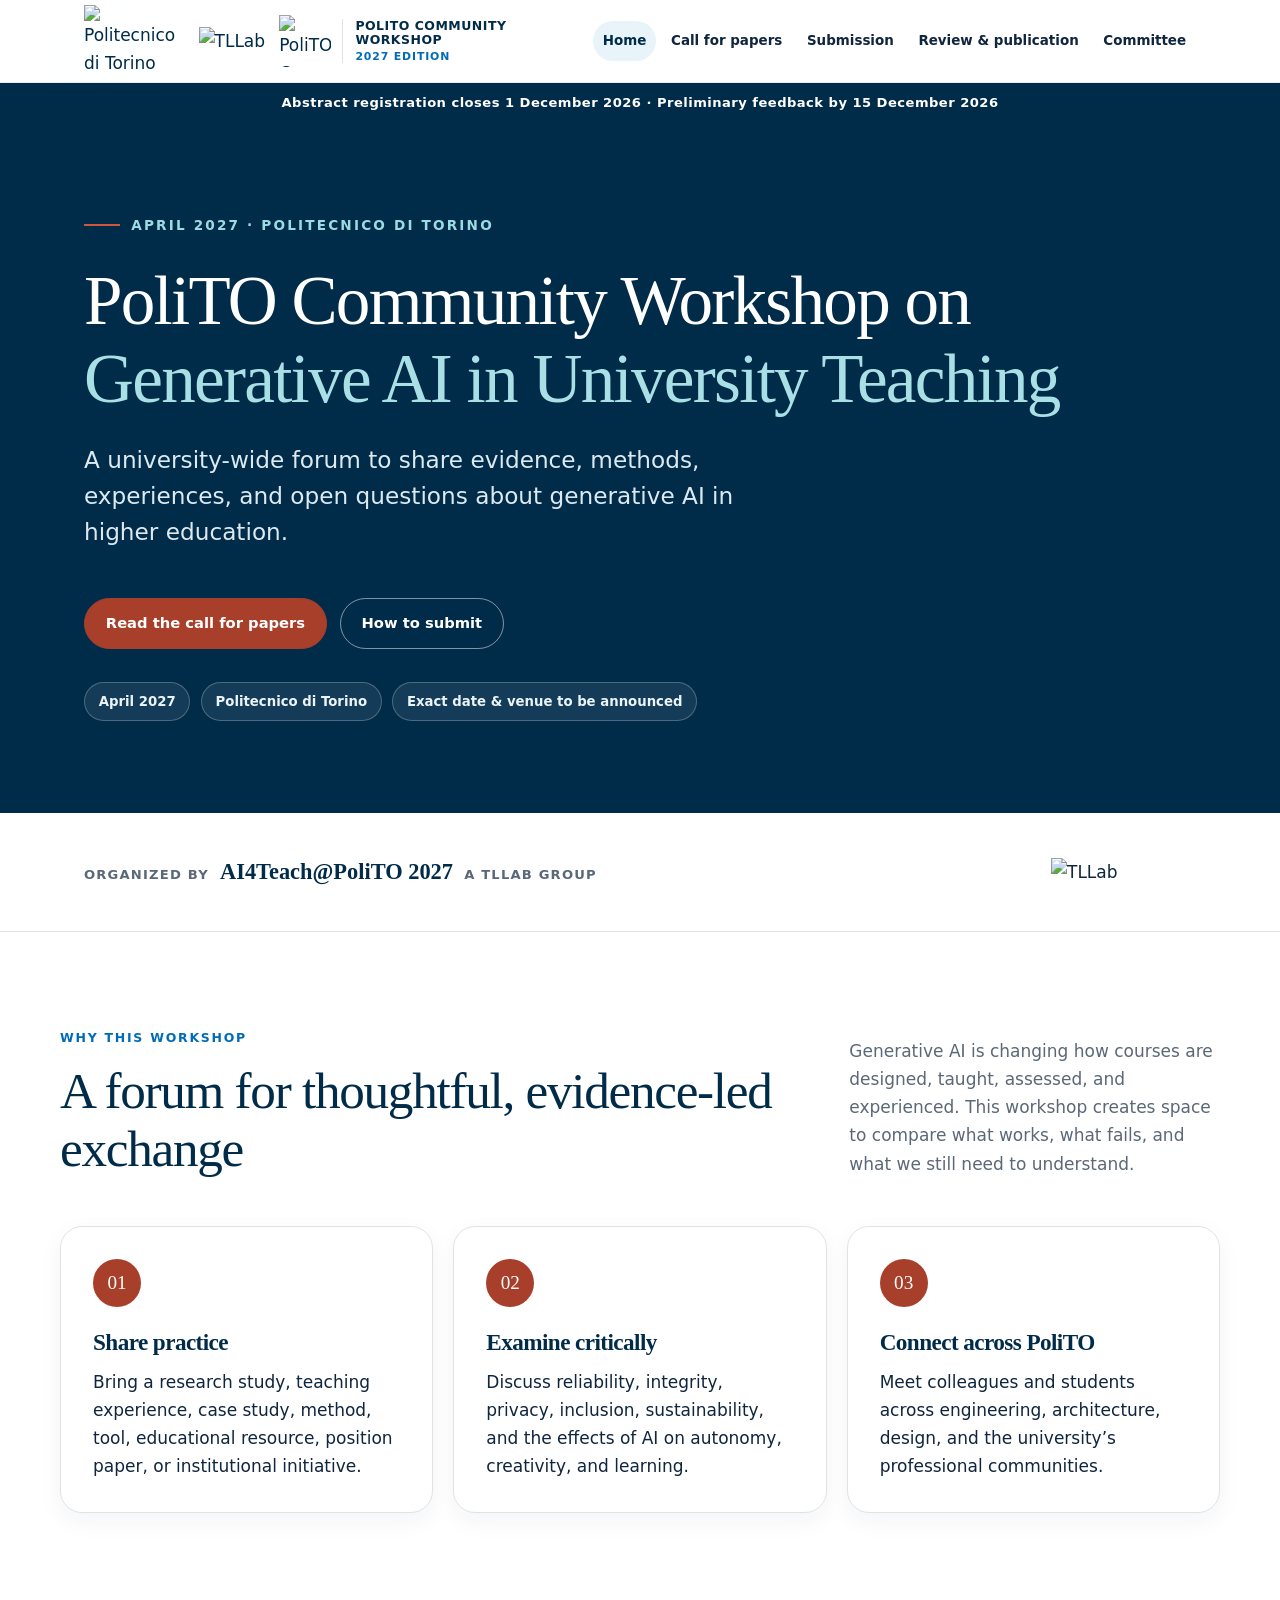
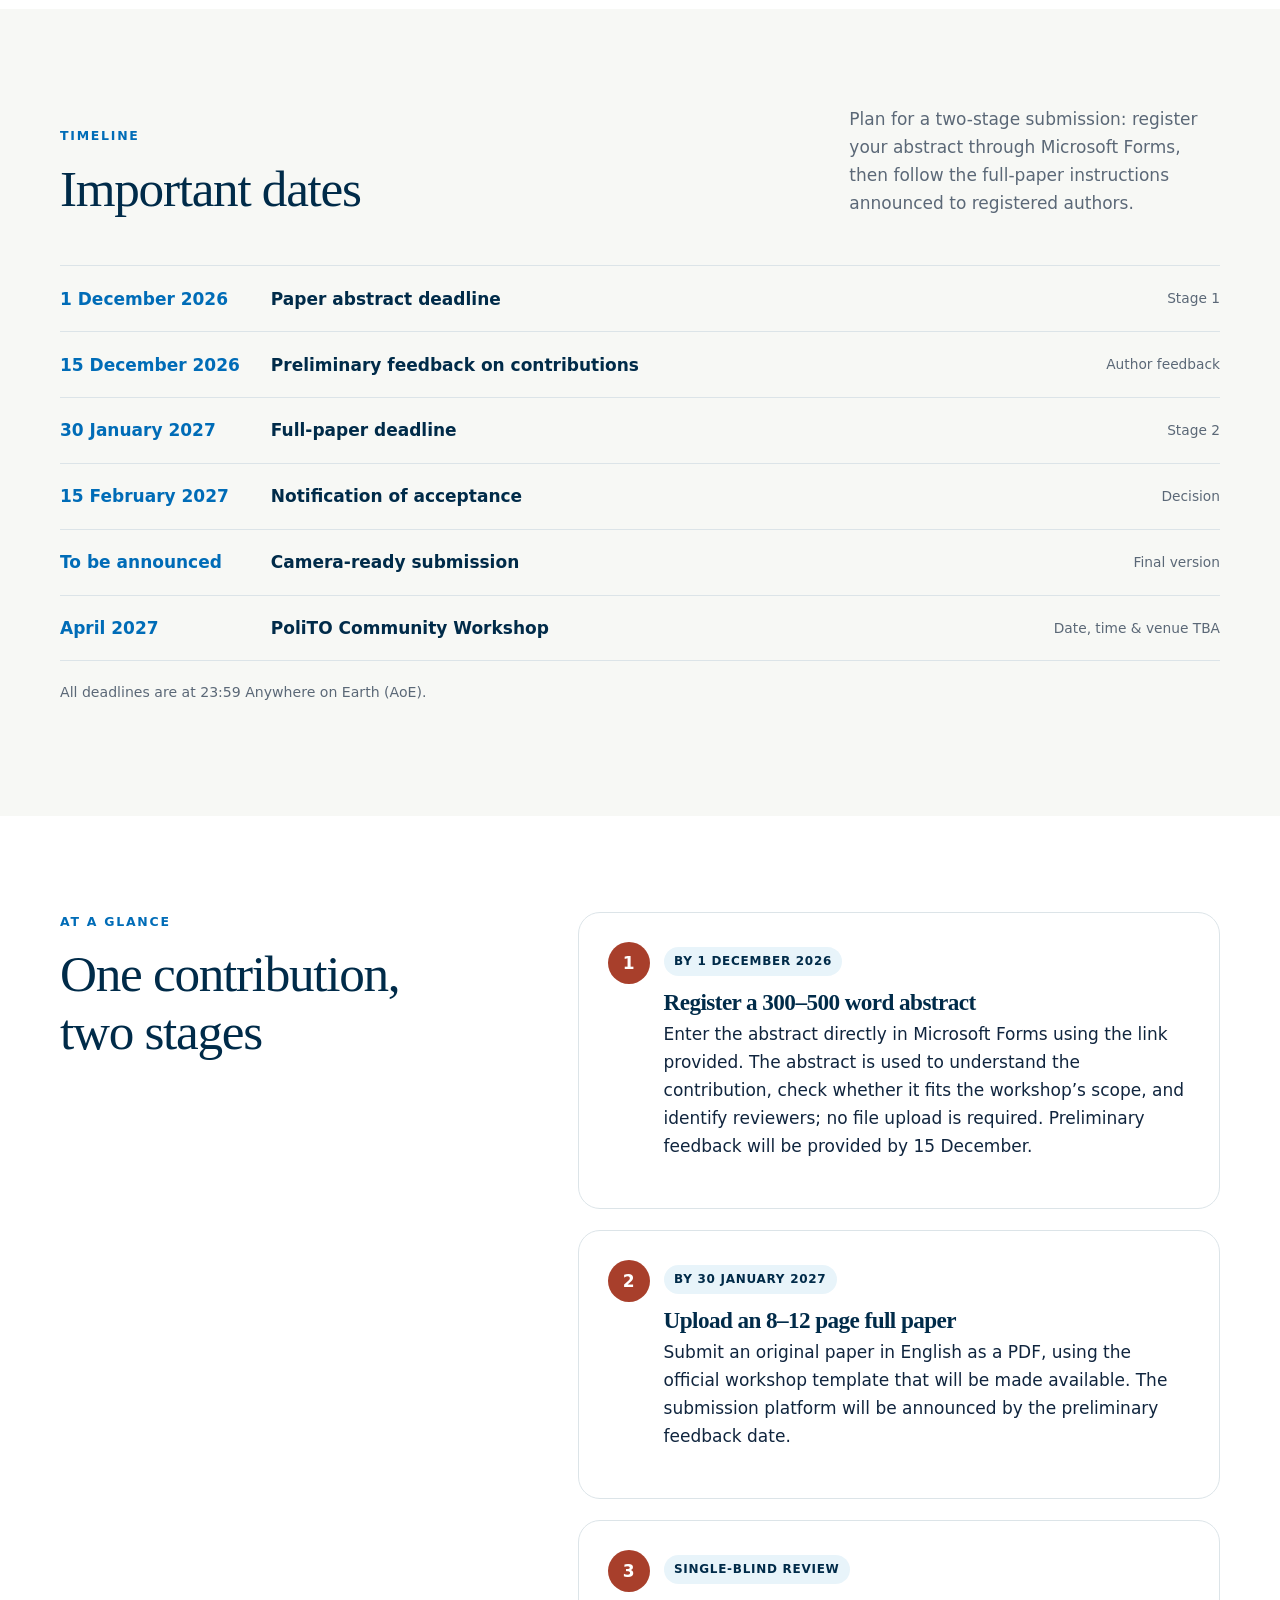
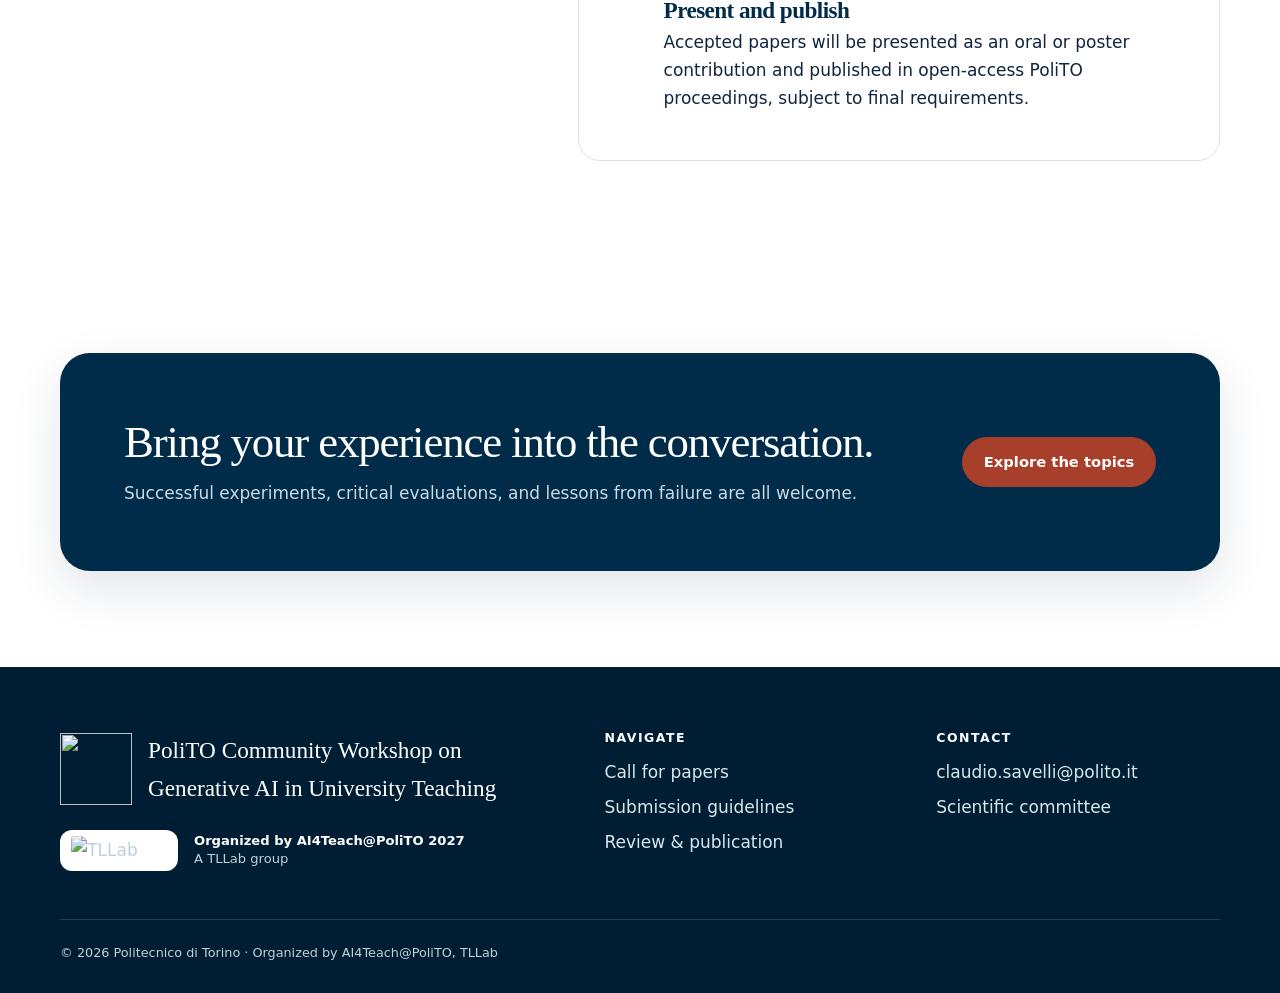
==== index.html @ 340b1eb9 "feedbacks" ====
<!doctype html>
<html lang="en">
<head>
  <meta charset="utf-8">
  <meta name="viewport" content="width=device-width, initial-scale=1">
  <meta name="description" content="PoliTO Community Workshop on Generative AI in University Teaching, April 2027.">
  <title>PoliTO Community Workshop on Generative AI in University Teaching</title>
  <link rel="icon" href="img/polito-logo.png" type="image/png">
  <link rel="stylesheet" href="css/custom.css">
</head>
<body>
  <a class="skip-link" href="#main">Skip to content</a>
  <header class="site-header">
    <div class="nav-shell">
      <a class="brand" href="index.html" aria-label="AI4Teach at Politecnico di Torino — home">
        <img src="img/polito-logo-text.png" alt="Politecnico di Torino">
        <img class="tllab-header-logo" src="img/tllab-logo.png" alt="TLLab">
        <img class="workshop-logo" src="img/workshop-logo.png" alt="PoliTO Community Workshop logo">
        <span class="brand-copy">PoliTO Community Workshop<small>2027 edition</small></span>
      </a>
      <button class="nav-toggle" type="button" aria-label="Open navigation" aria-expanded="false" aria-controls="site-navigation"><span></span></button>
      <nav class="nav-links" id="site-navigation" aria-label="Main navigation">
        <a href="index.html" aria-current="page">Home</a>
        <a href="workshop.html">Call for papers</a>
        <a href="submit.html">Submission</a>
        <a href="authors.html">Review &amp; publication</a>
        <a href="about.html">Committee</a>
      </nav>
    </div>
  </header>

  <div class="notice">Abstract registration closes 1 December 2026 · Preliminary feedback by 15 December 2026</div>

  <main id="main">
    <section class="hero">
      <div class="hero-inner">
        <span class="eyebrow">April 2027 · Politecnico di Torino</span>
        <h1 class="workshop-title">PoliTO Community Workshop on <em>Generative AI in University Teaching</em></h1>
        <p class="lead">A university-wide forum to share evidence, methods, experiences, and open questions about generative AI in higher education.</p>
        <div class="hero-actions">
          <a class="button primary" href="workshop.html">Read the call for papers</a>
          <a class="button ghost" href="submit.html">How to submit</a>
        </div>
        <div class="meta-row" aria-label="Event details">
          <span class="meta-pill">April 2027</span>
          <span class="meta-pill">Politecnico di Torino</span>
          <span class="meta-pill">Exact date &amp; venue to be announced</span>
        </div>
      </div>
    </section>

    <aside class="organizer-strip" aria-label="Workshop organizer">
      <div class="organizer-inner">
        <div class="organizer-copy"><span>Organized by</span><strong>AI4Teach@PoliTO 2027</strong><span>A TLLab group</span></div>
        <img src="img/tllab-logo.png" alt="TLLab">
      </div>
    </aside>

    <section class="section">
      <div class="container">
        <div class="section-heading">
          <div>
            <span class="kicker">Why this workshop</span>
            <h2>A forum for thoughtful, evidence-led exchange</h2>
          </div>
          <p>Generative AI is changing how courses are designed, taught, assessed, and experienced. This workshop creates space to compare what works, what fails, and what we still need to understand.</p>
        </div>
        <div class="grid three">
          <article class="card">
            <span class="card-number">01</span>
            <h3>Share practice</h3>
            <p>Bring a research study, teaching experience, case study, method, tool, educational resource, position paper, or institutional initiative.</p>
          </article>
          <article class="card">
            <span class="card-number">02</span>
            <h3>Examine critically</h3>
            <p>Discuss reliability, integrity, privacy, inclusion, sustainability, and the effects of AI on autonomy, creativity, and learning.</p>
          </article>
          <article class="card">
            <span class="card-number">03</span>
            <h3>Connect across PoliTO</h3>
            <p>Meet colleagues and students across engineering, architecture, design, and the university’s professional communities.</p>
          </article>
        </div>
      </div>
    </section>

    <section class="section tint" id="dates">
      <div class="container">
        <div class="section-heading">
          <div>
            <span class="kicker">Timeline</span>
            <h2>Important dates</h2>
          </div>
          <p>Plan for a two-stage submission: register your abstract through Microsoft Forms, then follow the full-paper instructions announced to registered authors.</p>
        </div>
        <div class="dates">
          <div class="date-row"><time datetime="2026-12-01">1 December 2026</time><strong>Paper abstract deadline</strong><span>Stage 1</span></div>
          <div class="date-row"><time datetime="2026-12-15">15 December 2026</time><strong>Preliminary feedback on contributions</strong><span>Author feedback</span></div>
          <div class="date-row"><time datetime="2027-01-30">30 January 2027</time><strong>Full-paper deadline</strong><span>Stage 2</span></div>
          <div class="date-row"><time datetime="2027-02-15">15 February 2027</time><strong>Notification of acceptance</strong><span>Decision</span></div>
          <div class="date-row"><span class="date">To be announced</span><strong>Camera-ready submission</strong><span>Final version</span></div>
          <div class="date-row"><span class="date">April 2027</span><strong>PoliTO Community Workshop</strong><span>Date, time &amp; venue TBA</span></div>
        </div>
        <p class="note">All deadlines are at 23:59 Anywhere on Earth (AoE).</p>
      </div>
    </section>

    <section class="section">
      <div class="container split">
        <div class="sticky">
          <span class="kicker">At a glance</span>
          <h2>One contribution,<br>two stages</h2>
        </div>
        <div class="process">
          <article class="process-step">
            <span class="tag">By 1 December 2026</span>
            <h3>Register a 300–500 word abstract</h3>
            <p>Enter the abstract directly in Microsoft Forms using the link provided. The abstract is used to understand the contribution, check whether it fits the workshop’s scope, and identify reviewers; no file upload is required. Preliminary feedback will be provided by 15 December.</p>
          </article>
          <article class="process-step">
            <span class="tag">By 30 January 2027</span>
            <h3>Upload an 8–12 page full paper</h3>
            <p>Submit an original paper in English as a PDF, using the official workshop template that will be made available. The submission platform will be announced by the preliminary feedback date.</p>
          </article>
          <article class="process-step">
            <span class="tag">Single-blind review</span>
            <h3>Present and publish</h3>
            <p>Accepted papers will be presented as an oral or poster contribution and published in open-access PoliTO proceedings, subject to final requirements.</p>
          </article>
        </div>
      </div>
    </section>

    <section class="section">
      <div class="container cta">
        <div>
          <h2>Bring your experience into the conversation.</h2>
          <p>Successful experiments, critical evaluations, and lessons from failure are all welcome.</p>
        </div>
        <a class="button primary" href="workshop.html">Explore the topics</a>
      </div>
    </section>
  </main>

  <footer class="site-footer">
    <div class="footer-grid">
      <div><div class="footer-workshop"><img src="img/workshop-logo.png" alt=""><p class="footer-brand">PoliTO Community Workshop on Generative AI in University Teaching</p></div><div class="organizer-mark"><img src="img/tllab-logo.png" alt="TLLab"><p><strong>Organized by AI4Teach@PoliTO 2027</strong><br>A TLLab group</p></div></div>
      <div><h3>Navigate</h3><div class="footer-links"><a href="workshop.html">Call for papers</a><a href="submit.html">Submission guidelines</a><a href="authors.html">Review &amp; publication</a></div></div>
      <div><h3>Contact</h3><div class="footer-links"><a href="mailto:claudio.savelli@polito.it">claudio.savelli@polito.it</a><a href="about.html">Scientific committee</a></div></div>
    </div>
    <div class="footer-bottom">© <span data-year>2026</span> Politecnico di Torino · Organized by AI4Teach@PoliTO, TLLab</div>
  </footer>
  <script src="js/site.js"></script>
</body>
</html>
---- css/custom.css ----
:root {
  --ink: #10253e;
  --muted: #5b6877;
  --navy: #002b49;
  --navy-soft: #073e65;
  --blue: #006cb7;
  --cyan: #1aa6b7;
  --sky: #e8f4fa;
  --paper: #f7f8f5;
  --white: #ffffff;
  --line: #dce4e8;
  --accent: #cf573a;
  --accent-strong: #a83f2b;
  --shadow: 0 18px 50px rgba(0, 43, 73, 0.12);
  --radius: 22px;
  --max: 1160px;
}

* { box-sizing: border-box; }
html { scroll-behavior: smooth; }
body {
  margin: 0;
  color: var(--ink);
  background: var(--white);
  font-family: Inter, ui-sans-serif, system-ui, -apple-system, BlinkMacSystemFont, "Segoe UI", sans-serif;
  font-size: 17px;
  line-height: 1.65;
}
body::before {
  content: "";
  position: fixed;
  inset: 0;
  z-index: -2;
  background: radial-gradient(circle at 8% 8%, rgba(26, 166, 183, 0.08), transparent 28rem), radial-gradient(circle at 94% 42%, rgba(0, 108, 183, 0.07), transparent 30rem);
  pointer-events: none;
}
img { max-width: 100%; }
a { color: var(--blue); }
a:hover { color: var(--navy); }
h1, h2, h3 {
  margin: 0;
  color: var(--navy);
  font-family: Georgia, "Times New Roman", serif;
  line-height: 1.13;
  letter-spacing: -0.025em;
}
h1 { max-width: 920px; font-size: clamp(3rem, 7vw, 6.7rem); font-weight: 500; }
h2 { font-size: clamp(2rem, 4vw, 3.4rem); font-weight: 500; }
h3 { font-size: 1.45rem; font-weight: 600; }
p { margin: 0 0 1rem; }
ul, ol { margin: 0; }
.skip-link {
  position: fixed; top: 0; left: 1rem; z-index: 100; padding: 0.7rem 1rem;
  color: var(--white); background: var(--navy); transform: translateY(-120%);
}
.skip-link:focus { transform: translateY(0); }
.site-header {
  position: sticky; top: 0; z-index: 50; border-bottom: 1px solid rgba(0, 43, 73, 0.09);
  background: rgba(255, 255, 255, 0.94); backdrop-filter: blur(18px);
}
.nav-shell {
  display: flex; min-height: 82px; max-width: var(--max); margin: 0 auto; padding: 0 24px;
  align-items: center; justify-content: space-between; gap: 2rem;
}
.brand { display: flex; color: var(--navy); text-decoration: none; align-items: center; gap: 0.7rem; }
.brand img { width: 122px; height: auto; }
.brand img.workshop-logo { width: 52px; height: 52px; object-fit: contain; }
.brand img.tllab-header-logo { width: 82px; height: auto; object-fit: contain; }
.brand-copy {
  padding-left: 0.75rem; border-left: 1px solid var(--line); font-size: 0.78rem;
  font-weight: 800; line-height: 1.15; letter-spacing: 0.04em; text-transform: uppercase;
}
.brand-copy small {
  display: block;
  margin-top: 0.2rem;
  color: var(--blue);
  font-size: 0.68rem;
  letter-spacing: 0.08em;
}
.nav-links { display: flex; align-items: center; gap: 0.3rem; }
.nav-links a {
  padding: 0.55rem 0.62rem; border-radius: 999px; color: var(--ink); font-size: 0.84rem;
  font-weight: 700; text-decoration: none; white-space: nowrap;
}
.nav-links a:hover, .nav-links a[aria-current="page"] { color: var(--navy); background: var(--sky); }
.nav-toggle {
  display: none; width: 44px; height: 44px; padding: 10px; border: 0; border-radius: 50%;
  color: var(--navy); background: var(--sky); cursor: pointer;
}
.nav-toggle span, .nav-toggle::before, .nav-toggle::after {
  display: block; width: 22px; height: 2px; margin: 5px auto; background: currentColor; content: "";
}
.notice {
  padding: 0.55rem 24px; color: var(--white); background: var(--navy); font-size: 0.82rem;
  font-weight: 750; letter-spacing: 0.035em; text-align: center;
}
.notice a { color: var(--white); }
.hero { position: relative; min-height: 680px; overflow: hidden; color: var(--white); background: var(--navy); isolation: isolate; }
.hero::before {
  position: absolute; inset: 0; z-index: -2;
  background: linear-gradient(100deg, rgba(0, 43, 73, 0.99) 7%, rgba(0, 43, 73, 0.91) 55%, rgba(0, 43, 73, 0.48)); content: "";
}
.hero::after {
  position: absolute; inset: 0; z-index: -3;
  width: 100%; height: 100%;
  background: url("../img/polito-banner.png") center / cover no-repeat;
  content: ""; opacity: 0.72;
}
.hero.compact { min-height: 500px; }
.hero-inner {
  display: flex; min-height: inherit; max-width: var(--max); margin: 0 auto; padding: 92px 24px;
  flex-direction: column; justify-content: center; align-items: flex-start;
}
.eyebrow {
  display: inline-flex; margin-bottom: 1.6rem; color: #9adce4; font-size: 0.85rem; font-weight: 850;
  letter-spacing: 0.16em; text-transform: uppercase; align-items: center; gap: 0.7rem;
}
.eyebrow::before { width: 36px; height: 2px; background: var(--accent); content: ""; }
.hero h1, .hero h2 { color: var(--white); }
.hero h1.workshop-title { max-width: 1000px; font-size: clamp(2.7rem, 5.4vw, 5.4rem); }
.hero h1.workshop-title em { color: #a9e0e6; font-style: normal; }
.hero .lead { max-width: 700px; margin-top: 1.5rem; color: #dceaf0; font-size: clamp(1.15rem, 2vw, 1.45rem); line-height: 1.55; }
.hero-actions { display: flex; margin-top: 2rem; flex-wrap: wrap; gap: 0.8rem; }
.button {
  display: inline-flex; min-height: 50px; padding: 0.75rem 1.3rem; border: 1px solid var(--navy);
  border-radius: 999px; color: var(--white); background: var(--navy); font-size: 0.92rem;
  font-weight: 800; text-decoration: none; align-items: center; justify-content: center; gap: 0.55rem;
}
.button:hover { color: var(--white); background: var(--navy-soft); }
.button.primary { border-color: var(--accent-strong); color: var(--white); background: var(--accent-strong); }
.button.primary:hover { border-color: #8d3223; color: var(--white); background: #8d3223; }
.button.ghost { border-color: rgba(255, 255, 255, 0.5); background: transparent; }
.button.disabled, .button[aria-disabled="true"] { border-color: var(--line); color: var(--muted); background: #edf1f3; cursor: not-allowed; }
.meta-row { display: flex; margin-top: 2.1rem; flex-wrap: wrap; gap: 0.65rem; }
.meta-pill {
  padding: 0.48rem 0.86rem; border: 1px solid rgba(255, 255, 255, 0.24); border-radius: 999px;
  color: #eaf3f6; background: rgba(255, 255, 255, 0.08); font-size: 0.83rem; font-weight: 700;
}
.organizer-strip { border-bottom: 1px solid var(--line); background: var(--white); }
.organizer-inner {
  display: flex; min-height: 118px; max-width: var(--max); margin: 0 auto; padding: 22px 24px;
  align-items: center; justify-content: space-between; gap: 2rem;
}
.organizer-copy { display: flex; align-items: baseline; flex-wrap: wrap; gap: 0.45rem 0.7rem; }
.organizer-copy span { color: var(--muted); font-size: 0.82rem; font-weight: 800; letter-spacing: 0.09em; text-transform: uppercase; }
.organizer-copy strong { color: var(--navy); font-family: Georgia, serif; font-size: 1.4rem; }
.organizer-inner > img { width: 145px; height: auto; }
.section { padding: 96px 24px; }
.section.tint { background: var(--paper); }
.section.dark { color: #dceaf0; background: var(--navy); }
.section.dark h2, .section.dark h3 { color: var(--white); }
.container { max-width: var(--max); margin: 0 auto; }
.section-heading {
  display: grid; margin-bottom: 3rem; grid-template-columns: minmax(0, 1.4fr) minmax(260px, 0.7fr);
  align-items: end; gap: 3rem;
}
.section-heading p { margin: 0; color: var(--muted); }
.section.dark .section-heading p { color: #bed0d9; }
.kicker { display: block; margin-bottom: 0.8rem; color: var(--blue); font-size: 0.78rem; font-weight: 850; letter-spacing: 0.14em; text-transform: uppercase; }
.grid { display: grid; gap: 1.25rem; }
.grid.two { grid-template-columns: repeat(2, minmax(0, 1fr)); }
.grid.three { grid-template-columns: repeat(3, minmax(0, 1fr)); }
.card {
  padding: 2rem; border: 1px solid var(--line); border-radius: var(--radius); background: var(--white);
  box-shadow: 0 8px 24px rgba(0, 43, 73, 0.05);
}
.card h3 { margin-bottom: 0.8rem; }
.card p:last-child, .prose p:last-child { margin-bottom: 0; }
.card-number {
  display: flex; width: 48px; height: 48px; margin-bottom: 1.4rem; border-radius: 50%; color: var(--white);
  background: var(--accent-strong); font-family: Georgia, serif; font-size: 1.2rem; align-items: center; justify-content: center;
}
.text-link { display: inline-flex; margin-top: 0.65rem; font-weight: 800; text-decoration: none; align-items: center; gap: 0.35rem; }
.text-link::after { content: "→"; }
.dates { display: grid; border-top: 1px solid var(--line); }
.date-row {
  display: grid; padding: 1.15rem 0; border-bottom: 1px solid var(--line); grid-template-columns: 190px 1fr auto;
  align-items: center; gap: 1.3rem;
}
.date-row time, .date-row .date { color: var(--blue); font-weight: 850; }
.date-row strong { color: var(--navy); }
.date-row span:last-child { color: var(--muted); font-size: 0.86rem; }
.note { margin-top: 1.2rem; color: var(--muted); font-size: 0.88rem; }
.split { display: grid; grid-template-columns: minmax(0, 0.8fr) minmax(0, 1.2fr); gap: clamp(2.5rem, 7vw, 7rem); align-items: start; }
.split .sticky { position: sticky; top: 120px; }
.prose { max-width: 780px; }
.prose h2 { margin-bottom: 1.4rem; }
.prose h3 { margin: 2.3rem 0 0.7rem; }
.prose ul, .prose ol, .check-list { display: grid; padding-left: 1.25rem; gap: 0.62rem; }
.topic-list { display: grid; padding: 0; list-style: none; grid-template-columns: repeat(2, minmax(0, 1fr)); gap: 0; }
.topic-list li { position: relative; padding: 1rem 1rem 1rem 1.7rem; border-bottom: 1px solid var(--line); }
.topic-list li::before { position: absolute; top: 1.58rem; left: 0.3rem; width: 7px; height: 7px; border-radius: 50%; background: var(--accent); content: ""; }
.callout {
  padding: clamp(1.6rem, 4vw, 3rem); border-left: 5px solid var(--accent); border-radius: 0 var(--radius) var(--radius) 0;
  color: var(--ink); background: var(--sky); font-family: Georgia, serif; font-size: clamp(1.2rem, 2.2vw, 1.65rem); line-height: 1.5;
}
.process { display: grid; counter-reset: process; gap: 1.3rem; }
.process-step {
  position: relative; padding: 2rem 2rem 2rem 5.3rem; border: 1px solid var(--line); border-radius: var(--radius);
  background: var(--white); counter-increment: process;
}
.process-step::before {
  position: absolute; top: 1.8rem; left: 1.8rem; display: flex; width: 42px; height: 42px; border-radius: 50%;
  color: var(--white); background: var(--accent-strong); font-weight: 850; content: counter(process); align-items: center; justify-content: center;
}
.process-step h3 { margin-bottom: 0.3rem; }
.tag { display: inline-block; margin-bottom: 0.8rem; padding: 0.28rem 0.65rem; border-radius: 999px; color: var(--navy); background: var(--sky); font-size: 0.75rem; font-weight: 850; letter-spacing: 0.06em; text-transform: uppercase; }
.people { display: grid; grid-template-columns: repeat(2, minmax(0, 1fr)); gap: 1px; overflow: hidden; border: 1px solid var(--line); border-radius: var(--radius); background: var(--line); }
.person { padding: 1.4rem 1.5rem; background: var(--white); }
.person strong { display: block; color: var(--navy); font-family: Georgia, serif; font-size: 1.15rem; }
.person span { color: var(--muted); font-size: 0.9rem; }
.cta {
  display: grid; padding: clamp(2rem, 5vw, 4rem); border-radius: 30px; color: var(--white); background: var(--navy);
  grid-template-columns: 1fr auto; align-items: center; gap: 2rem; box-shadow: var(--shadow);
}
.cta h2 { color: var(--white); font-size: clamp(1.8rem, 3.5vw, 3rem); }
.cta p { margin: 0.7rem 0 0; color: #c9dbe3; }
.site-footer { padding: 64px 24px 30px; color: #bfd1da; background: #001e33; }
.footer-grid { display: grid; max-width: var(--max); margin: 0 auto; grid-template-columns: 1.4fr 0.8fr 0.8fr; gap: 3rem; }
.footer-brand { color: var(--white); font-family: Georgia, serif; font-size: 1.45rem; }
.footer-workshop { display: flex; align-items: center; gap: 1rem; }
.footer-workshop img { width: 72px; height: 72px; object-fit: contain; flex: 0 0 auto; }
.footer-workshop .footer-brand { margin: 0; }
.organizer-mark { display: flex; margin-top: 1.4rem; align-items: center; gap: 1rem; }
.organizer-mark img {
  width: 118px;
  padding: 0.4rem 0.7rem;
  border-radius: 12px;
  background: var(--white);
}
.organizer-mark p { margin: 0; font-size: 0.82rem; line-height: 1.4; }
.organizer-mark strong { color: var(--white); }
.site-footer h3 { margin-bottom: 0.8rem; color: var(--white); font-family: inherit; font-size: 0.78rem; letter-spacing: 0.12em; text-transform: uppercase; }
.site-footer a { color: #d8e7ed; text-decoration: none; }
.site-footer a:hover { color: var(--white); text-decoration: underline; }
.footer-links { display: grid; gap: 0.45rem; }
.footer-bottom { max-width: var(--max); margin: 3rem auto 0; padding-top: 1.4rem; border-top: 1px solid rgba(255, 255, 255, 0.15); font-size: 0.8rem; }
@media (max-width: 1100px) {
  .nav-toggle { display: block; }
  .nav-links { position: absolute; top: 100%; right: 0; left: 0; display: none; padding: 0.8rem 24px 1.2rem; border-bottom: 1px solid var(--line); background: var(--white); flex-direction: column; align-items: stretch; box-shadow: 0 14px 20px rgba(0, 43, 73, 0.08); }
  .nav-links.open { display: flex; }
  .nav-links a { border-radius: 10px; }
  .section-heading, .split, .footer-grid { grid-template-columns: 1fr; }
  .split .sticky { position: static; }
  .section-heading { gap: 1.2rem; }
  .grid.three { grid-template-columns: 1fr; }
  .date-row { grid-template-columns: 165px 1fr; }
  .date-row span:last-child { grid-column: 2; }
}
@media (max-width: 680px) {
  body { font-size: 16px; }
  .brand { gap: 0.55rem; }
  .brand img { width: 82px; }
  .brand img.workshop-logo { width: 38px; height: 38px; }
  .brand img.tllab-header-logo { width: 60px; }
  .brand-copy { padding-left: 0.65rem; font-size: 0.62rem; }
  .brand-copy small { font-size: 0.58rem; }
  .nav-shell { min-height: 72px; padding: 0 16px; }
  .hero, .hero.compact { min-height: 590px; }
  .hero-inner { padding: 72px 20px; }
  .hero::after { opacity: 0.34; }
  .section { padding: 70px 20px; }
  .grid.two, .topic-list, .people { grid-template-columns: 1fr; }
  .date-row { padding: 1.1rem 0; grid-template-columns: 1fr; gap: 0.2rem; }
  .date-row span:last-child { grid-column: auto; }
  .process-step { padding: 4.8rem 1.4rem 1.6rem; }
  .process-step::before { top: 1.35rem; left: 1.35rem; }
  .cta { grid-template-columns: 1fr; }
  .organizer-inner { align-items: flex-start; flex-direction: column; gap: 0.8rem; }
  .organizer-inner > img { width: 125px; }
  .footer-workshop img { width: 60px; height: 60px; }
}
@media (prefers-reduced-motion: reduce) { html { scroll-behavior: auto; } }
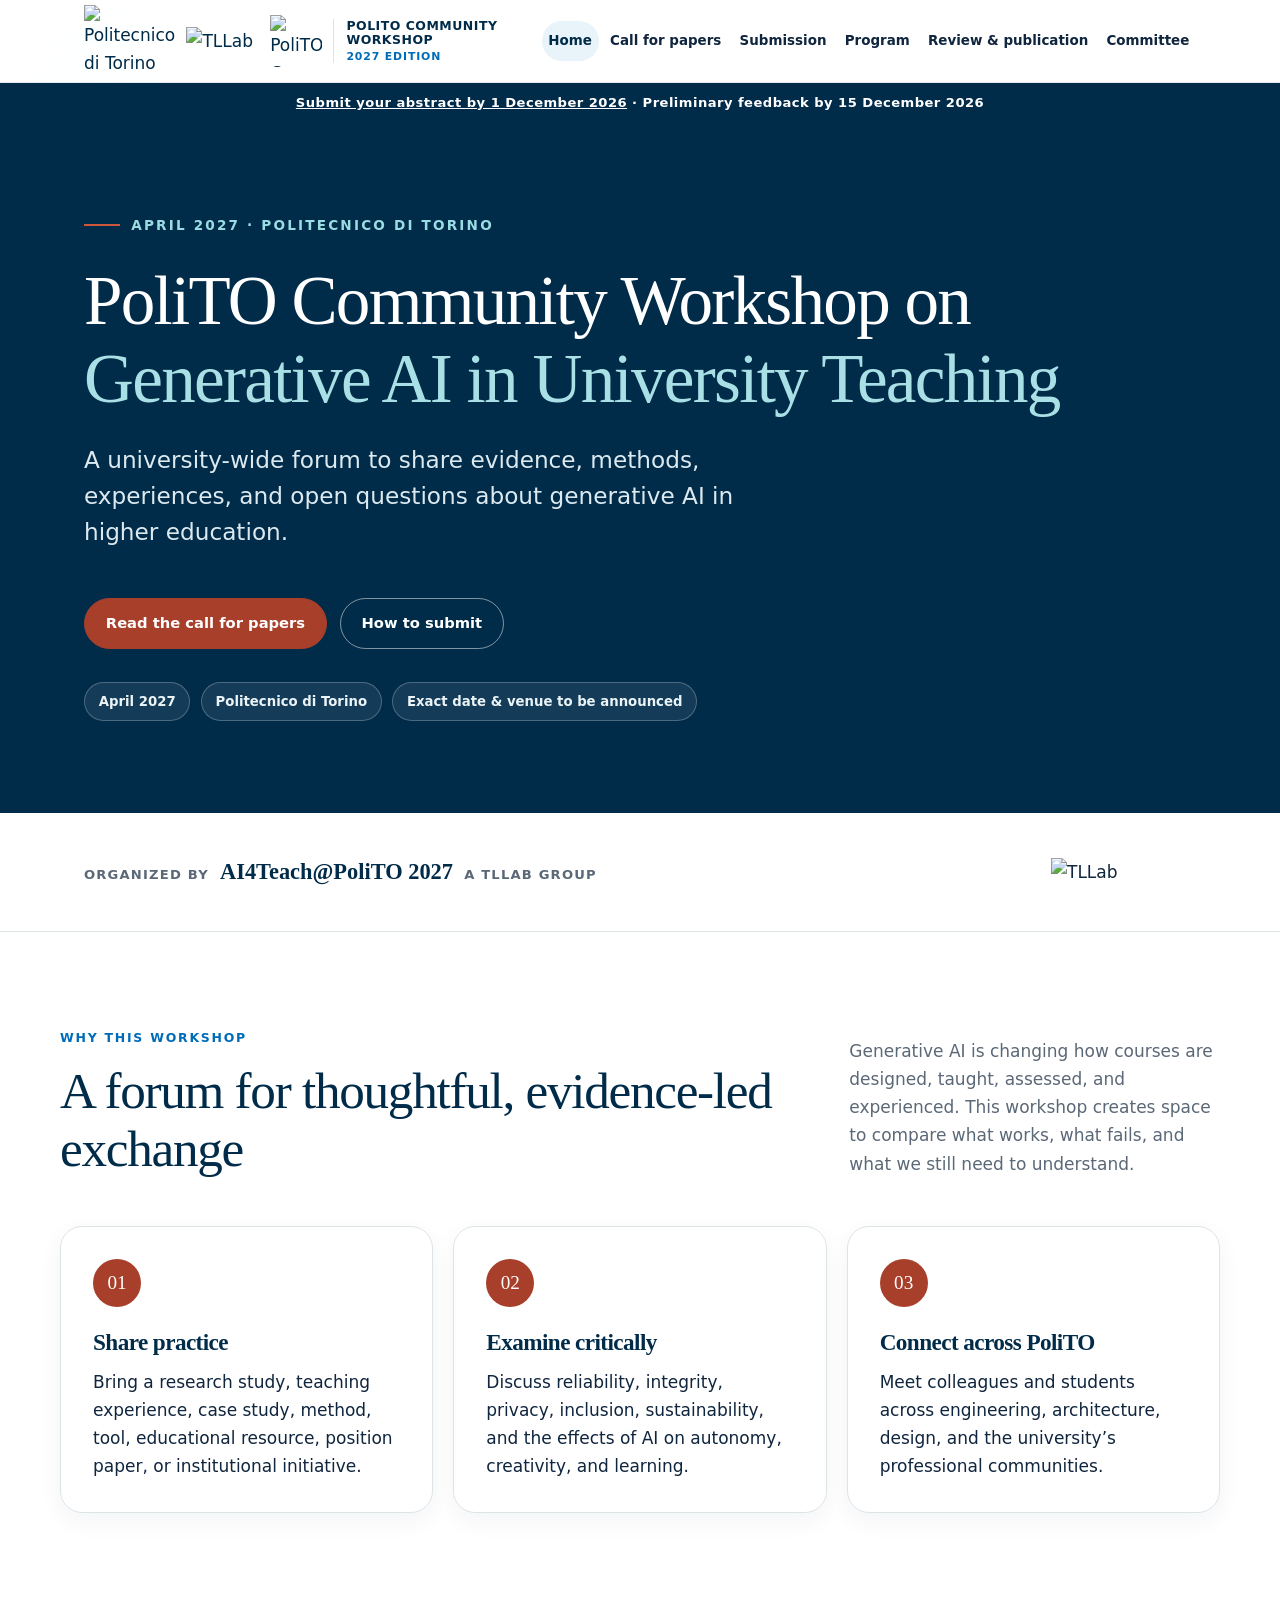
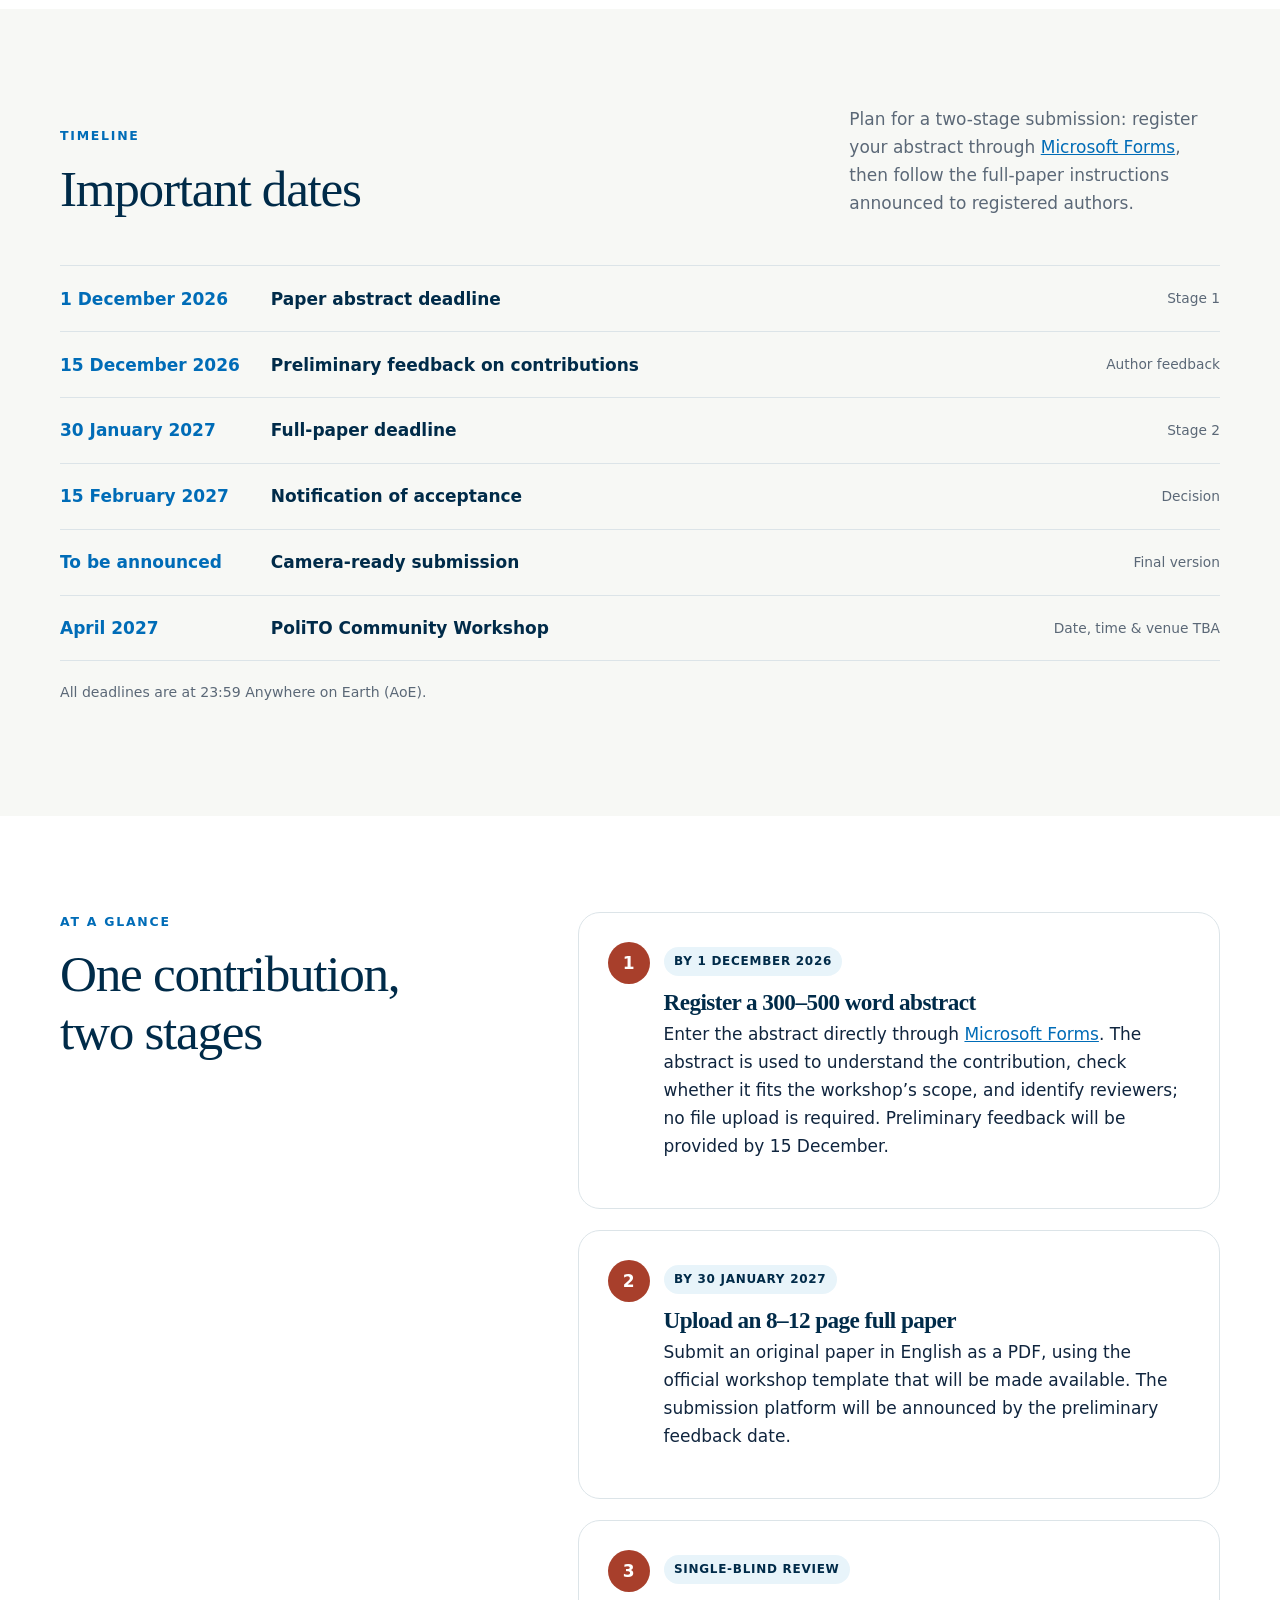
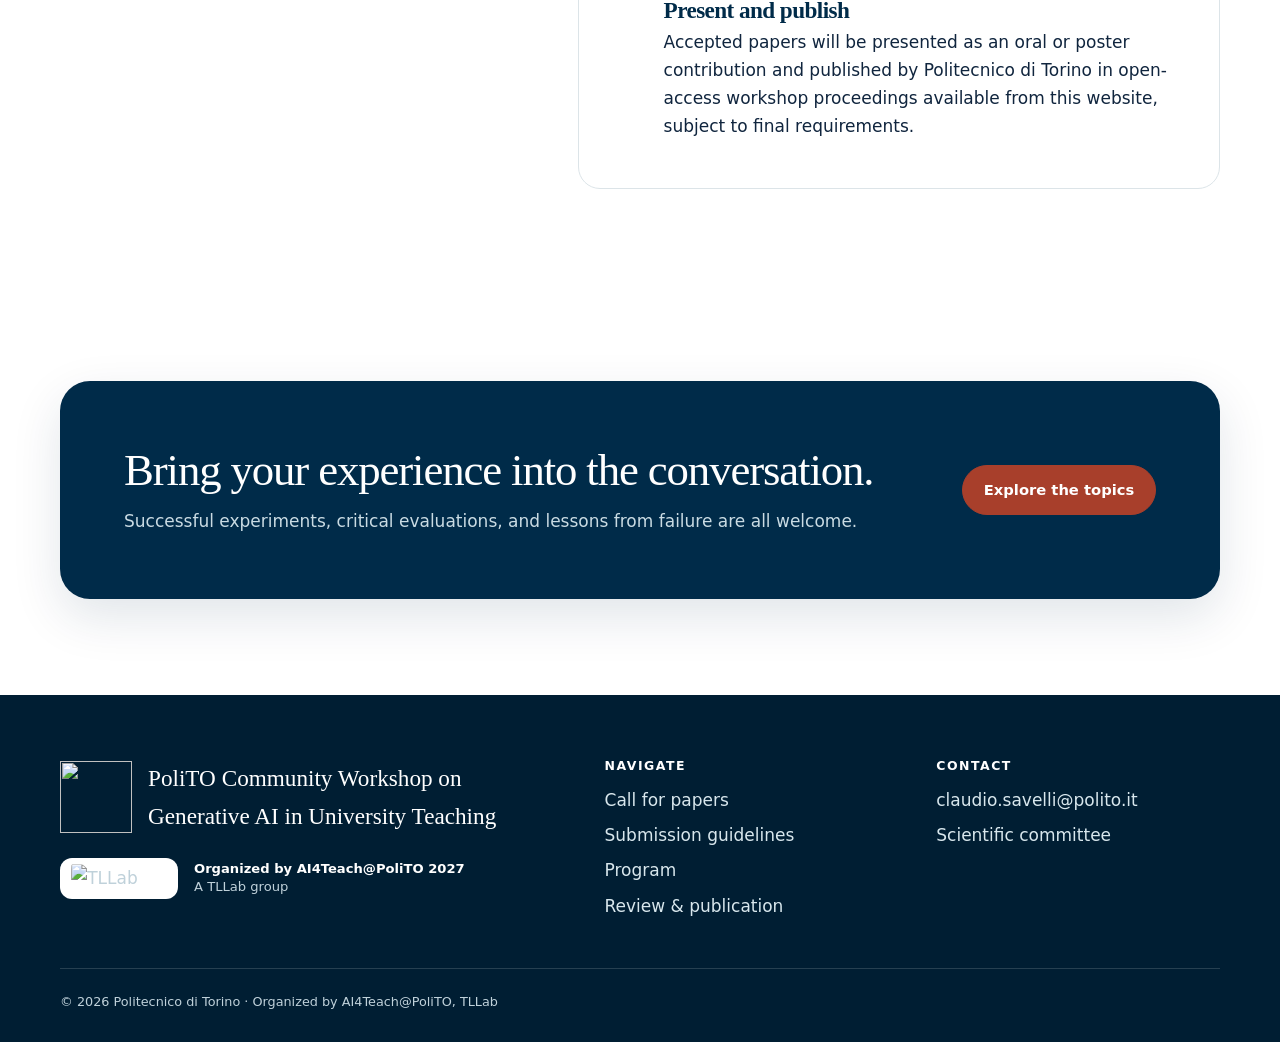
==== commit 151d0e09: "abstract link shared" ====
--- a/index.html
+++ b/index.html
@@ -23,13 +23,14 @@
         <a href="index.html" aria-current="page">Home</a>
         <a href="workshop.html">Call for papers</a>
         <a href="submit.html">Submission</a>
+        <a href="program.html">Program</a>
         <a href="authors.html">Review &amp; publication</a>
         <a href="about.html">Committee</a>
       </nav>
     </div>
   </header>
 
-  <div class="notice">Abstract registration closes 1 December 2026 · Preliminary feedback by 15 December 2026</div>
+  <div class="notice"><a href="https://forms.cloud.microsoft/e/PKk27WsAQp" target="_blank" rel="noopener noreferrer">Submit your abstract by 1 December 2026</a> · Preliminary feedback by 15 December 2026</div>
 
   <main id="main">
     <section class="hero">
@@ -92,7 +93,7 @@
             <span class="kicker">Timeline</span>
             <h2>Important dates</h2>
           </div>
-          <p>Plan for a two-stage submission: register your abstract through Microsoft Forms, then follow the full-paper instructions announced to registered authors.</p>
+          <p>Plan for a two-stage submission: register your abstract through <a href="https://forms.cloud.microsoft/e/PKk27WsAQp" target="_blank" rel="noopener noreferrer">Microsoft Forms</a>, then follow the full-paper instructions announced to registered authors.</p>
         </div>
         <div class="dates">
           <div class="date-row"><time datetime="2026-12-01">1 December 2026</time><strong>Paper abstract deadline</strong><span>Stage 1</span></div>
@@ -116,7 +117,7 @@
           <article class="process-step">
             <span class="tag">By 1 December 2026</span>
             <h3>Register a 300–500 word abstract</h3>
-            <p>Enter the abstract directly in Microsoft Forms using the link provided. The abstract is used to understand the contribution, check whether it fits the workshop’s scope, and identify reviewers; no file upload is required. Preliminary feedback will be provided by 15 December.</p>
+            <p>Enter the abstract directly through <a href="https://forms.cloud.microsoft/e/PKk27WsAQp" target="_blank" rel="noopener noreferrer">Microsoft Forms</a>. The abstract is used to understand the contribution, check whether it fits the workshop’s scope, and identify reviewers; no file upload is required. Preliminary feedback will be provided by 15 December.</p>
           </article>
           <article class="process-step">
             <span class="tag">By 30 January 2027</span>
@@ -126,7 +127,7 @@
           <article class="process-step">
             <span class="tag">Single-blind review</span>
             <h3>Present and publish</h3>
-            <p>Accepted papers will be presented as an oral or poster contribution and published in open-access PoliTO proceedings, subject to final requirements.</p>
+            <p>Accepted papers will be presented as an oral or poster contribution and published by Politecnico di Torino in open-access workshop proceedings available from this website, subject to final requirements.</p>
           </article>
         </div>
       </div>
@@ -146,7 +147,7 @@
   <footer class="site-footer">
     <div class="footer-grid">
       <div><div class="footer-workshop"><img src="img/workshop-logo.png" alt=""><p class="footer-brand">PoliTO Community Workshop on Generative AI in University Teaching</p></div><div class="organizer-mark"><img src="img/tllab-logo.png" alt="TLLab"><p><strong>Organized by AI4Teach@PoliTO 2027</strong><br>A TLLab group</p></div></div>
-      <div><h3>Navigate</h3><div class="footer-links"><a href="workshop.html">Call for papers</a><a href="submit.html">Submission guidelines</a><a href="authors.html">Review &amp; publication</a></div></div>
+      <div><h3>Navigate</h3><div class="footer-links"><a href="workshop.html">Call for papers</a><a href="submit.html">Submission guidelines</a><a href="program.html">Program</a><a href="authors.html">Review &amp; publication</a></div></div>
       <div><h3>Contact</h3><div class="footer-links"><a href="mailto:claudio.savelli@polito.it">claudio.savelli@polito.it</a><a href="about.html">Scientific committee</a></div></div>
     </div>
     <div class="footer-bottom">© <span data-year>2026</span> Politecnico di Torino · Organized by AI4Teach@PoliTO, TLLab</div>
--- a/css/custom.css
+++ b/css/custom.css
@@ -65,7 +65,7 @@
 .brand { display: flex; color: var(--navy); text-decoration: none; align-items: center; gap: 0.7rem; }
 .brand img { width: 122px; height: auto; }
 .brand img.workshop-logo { width: 52px; height: 52px; object-fit: contain; }
-.brand img.tllab-header-logo { width: 82px; height: auto; object-fit: contain; }
+.brand img.tllab-header-logo { width: 108px; height: auto; object-fit: contain; }
 .brand-copy {
   padding-left: 0.75rem; border-left: 1px solid var(--line); font-size: 0.78rem;
   font-weight: 800; line-height: 1.15; letter-spacing: 0.04em; text-transform: uppercase;
@@ -79,7 +79,7 @@
 }
 .nav-links { display: flex; align-items: center; gap: 0.3rem; }
 .nav-links a {
-  padding: 0.55rem 0.62rem; border-radius: 999px; color: var(--ink); font-size: 0.84rem;
+  padding: 0.55rem 0.42rem; border-radius: 999px; color: var(--ink); font-size: 0.84rem;
   font-weight: 700; text-decoration: none; white-space: nowrap;
 }
 .nav-links a:hover, .nav-links a[aria-current="page"] { color: var(--navy); background: var(--sky); }
@@ -215,6 +215,7 @@
 }
 .cta h2 { color: var(--white); font-size: clamp(1.8rem, 3.5vw, 3rem); }
 .cta p { margin: 0.7rem 0 0; color: #c9dbe3; }
+.cta p a { color: var(--white); font-weight: 750; }
 .site-footer { padding: 64px 24px 30px; color: #bfd1da; background: #001e33; }
 .footer-grid { display: grid; max-width: var(--max); margin: 0 auto; grid-template-columns: 1.4fr 0.8fr 0.8fr; gap: 3rem; }
 .footer-brand { color: var(--white); font-family: Georgia, serif; font-size: 1.45rem; }
@@ -235,11 +236,13 @@
 .site-footer a:hover { color: var(--white); text-decoration: underline; }
 .footer-links { display: grid; gap: 0.45rem; }
 .footer-bottom { max-width: var(--max); margin: 3rem auto 0; padding-top: 1.4rem; border-top: 1px solid rgba(255, 255, 255, 0.15); font-size: 0.8rem; }
-@media (max-width: 1100px) {
+@media (max-width: 1160px) {
   .nav-toggle { display: block; }
   .nav-links { position: absolute; top: 100%; right: 0; left: 0; display: none; padding: 0.8rem 24px 1.2rem; border-bottom: 1px solid var(--line); background: var(--white); flex-direction: column; align-items: stretch; box-shadow: 0 14px 20px rgba(0, 43, 73, 0.08); }
   .nav-links.open { display: flex; }
   .nav-links a { border-radius: 10px; }
+}
+@media (max-width: 1100px) {
   .section-heading, .split, .footer-grid { grid-template-columns: 1fr; }
   .split .sticky { position: static; }
   .section-heading { gap: 1.2rem; }
@@ -252,7 +255,7 @@
   .brand { gap: 0.55rem; }
   .brand img { width: 82px; }
   .brand img.workshop-logo { width: 38px; height: 38px; }
-  .brand img.tllab-header-logo { width: 60px; }
+  .brand img.tllab-header-logo { width: 72px; }
   .brand-copy { padding-left: 0.65rem; font-size: 0.62rem; }
   .brand-copy small { font-size: 0.58rem; }
   .nav-shell { min-height: 72px; padding: 0 16px; }
